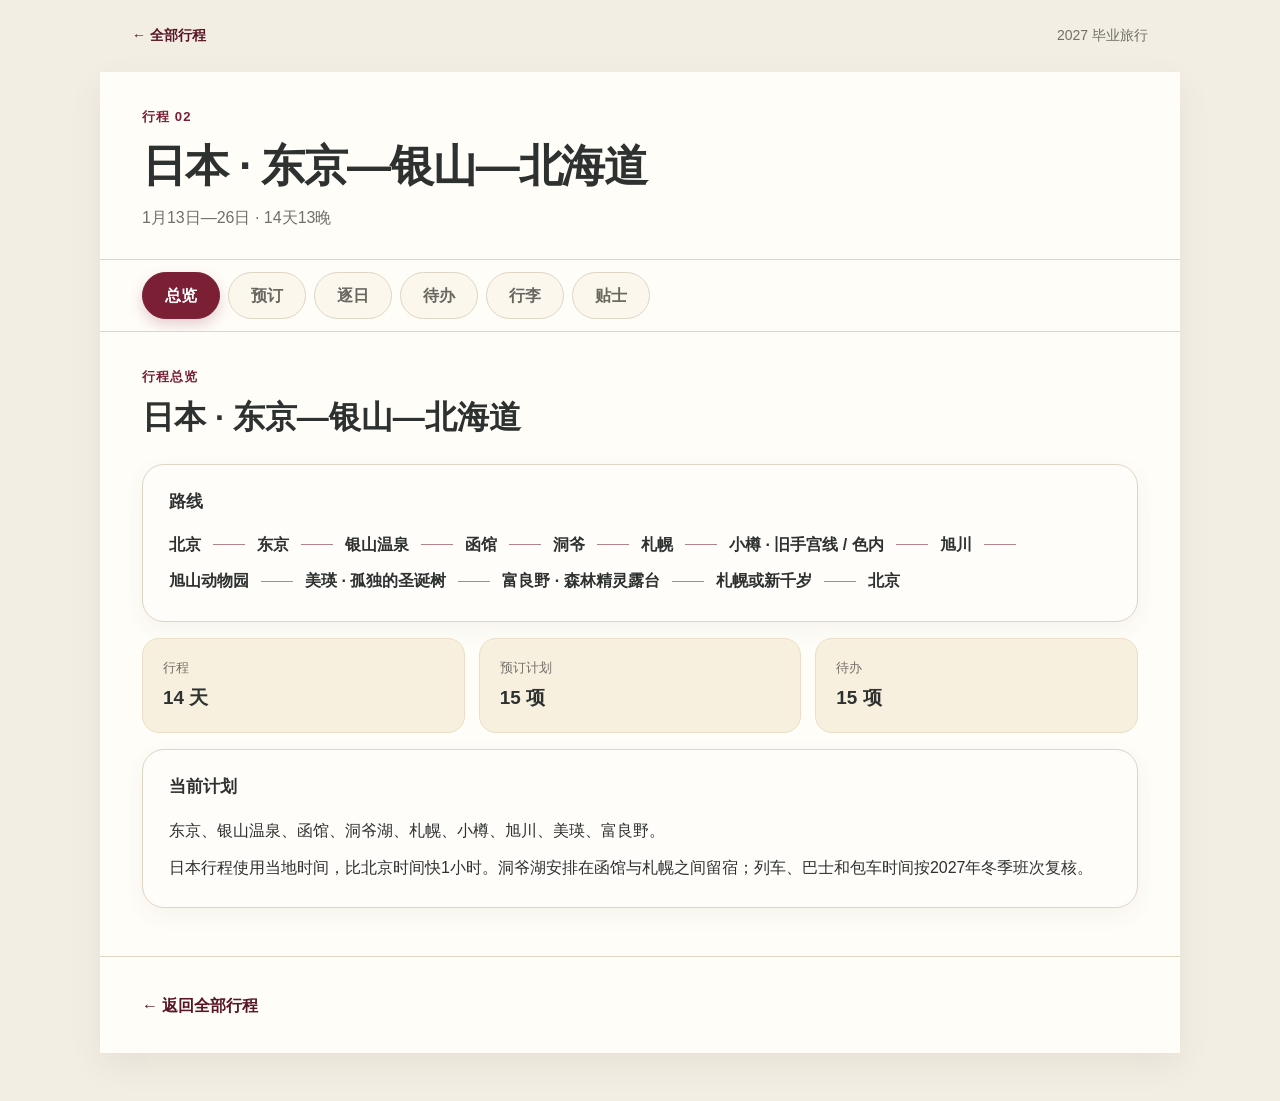
==== japan.html @ 69680d6b "Replan Japan route with Lake Toya overnight" ====
<!doctype html><html lang="zh-CN"><head><meta charset="utf-8"><meta name="viewport" content="width=device-width,initial-scale=1,viewport-fit=cover"><meta name="theme-color" content="#fffdf8"><meta name="description" content="日本 · 东京—银山—北海道的总览、预订、逐日行程、待办、行李与实用贴士。"><title>日本 · 东京—银山—北海道｜2027毕业旅行</title><link rel="icon" type="image/svg+xml" href="data:image/svg+xml,%3Csvg xmlns='http://www.w3.org/2000/svg' viewBox='0 0 64 64'%3E%3Crect width='64' height='64' rx='14' fill='%237a1f34'/%3E%3Cpath d='M10 46 26 20l9 15 7-10 12 21z' fill='%23fffdf8'/%3E%3C/svg%3E"><link rel="stylesheet" href="./journal-tools.css?v=20260922-japan-toya"></head><body class="route-page japan"><nav class="page-nav" aria-label="行程导航"><a href="./index.html#route">← 全部行程</a><span>2027 毕业旅行</span></nav><main class="route-main"><header class="page-heading"><p class="journey-number">行程 02</p><h1>日本 · 东京—银山—北海道</h1><p class="page-date">1月13日—26日 · 14天13晚</p></header><div class="journal-tabs-wrap"><div class="journal-tabs" role="tablist" aria-label="旅行手账工具"><button id="tab-overview" class="journal-tab is-active" type="button" role="tab" aria-selected="true" aria-controls="panel-overview" tabindex="0" data-tab="overview">总览</button><button id="tab-bookings" class="journal-tab " type="button" role="tab" aria-selected="false" aria-controls="panel-bookings" tabindex="-1" data-tab="bookings">预订</button><button id="tab-daily" class="journal-tab " type="button" role="tab" aria-selected="false" aria-controls="panel-daily" tabindex="-1" data-tab="daily">逐日</button><button id="tab-todos" class="journal-tab " type="button" role="tab" aria-selected="false" aria-controls="panel-todos" tabindex="-1" data-tab="todos">待办</button><button id="tab-packing" class="journal-tab " type="button" role="tab" aria-selected="false" aria-controls="panel-packing" tabindex="-1" data-tab="packing">行李</button><button id="tab-tips" class="journal-tab " type="button" role="tab" aria-selected="false" aria-controls="panel-tips" tabindex="-1" data-tab="tips">贴士</button></div></div><div class="journal-content" id="journal-app" data-trip-id="japan"><noscript><p class="empty-state">请启用 JavaScript 使用旅行手账工具。</p></noscript></div><footer class="page-footer"><a href="./index.html#route">← 返回全部行程</a></footer></main><script src="./data/travelData.js?v=20260922-japan-toya"></script><script src="./journal-tools.js?v=20260922-japan-toya"></script></body></html>
---- journal-tools.css ----
:root {
  --paper: #fffdf8;
  --cream: #f7f0df;
  --cream-2: #fbf7ed;
  --ink: #2d312f;
  --muted: #716f67;
  --line: #ded5c3;
  --accent: #7a1f34;
  --accent-deep: #581523;
  --green: #426b58;
  --shadow: 0 12px 30px rgba(82, 64, 38, .08);
}

* { box-sizing: border-box; }
html { scroll-behavior: smooth; -webkit-text-size-adjust: 100%; }
body {
  margin: 0;
  background: #f3eee4;
  color: var(--ink);
  font: 16px/1.7 -apple-system, BlinkMacSystemFont, "Segoe UI", "Microsoft YaHei", "PingFang SC", sans-serif;
  overflow-wrap: anywhere;
}
button, input { font: inherit; }
button { touch-action: manipulation; }
a { color: var(--accent-deep); text-underline-offset: 4px; }
a:focus-visible, button:focus-visible, input:focus-visible { outline: 3px solid rgba(122, 31, 52, .35); outline-offset: 3px; }
h1, h2, h3, h4, p { margin-top: 0; }
h1, h2, h3, h4 { line-height: 1.35; }

.page-nav {
  max-width: 1080px;
  margin: 0 auto;
  padding: 14px 32px;
  display: flex;
  align-items: center;
  justify-content: space-between;
  gap: 16px;
  color: var(--muted);
  font-size: .875rem;
}
.page-nav a { min-height: 44px; display: inline-flex; align-items: center; text-decoration: none; font-weight: 650; }
.route-main { max-width: 1080px; margin: 0 auto 48px; background: var(--paper); box-shadow: var(--shadow); }
.page-heading { padding: 34px 42px 28px; border-bottom: 1px solid var(--line); }
.journey-number, .eyebrow { margin: 0 0 8px; color: var(--accent); font-size: .82rem; font-weight: 750; letter-spacing: .08em; }
.page-heading h1 { margin-bottom: 8px; font-size: clamp(1.9rem, 4vw, 2.75rem); letter-spacing: -.025em; }
.page-date { margin: 0; color: var(--muted); }

.journal-tabs-wrap { position: sticky; top: 0; z-index: 20; background: rgba(255, 253, 248, .96); border-bottom: 1px solid var(--line); backdrop-filter: blur(12px); }
.journal-tabs { display: flex; gap: 8px; padding: 12px 42px; overflow-x: auto; scrollbar-width: none; -webkit-overflow-scrolling: touch; }
.journal-tabs::-webkit-scrollbar { display: none; }
.journal-tab { flex: 0 0 auto; min-width: 78px; min-height: 44px; padding: 9px 18px; border: 1px solid var(--line); border-radius: 999px; background: var(--cream-2); color: #68665f; cursor: pointer; font-weight: 650; }
.journal-tab.is-active { background: var(--accent); border-color: var(--accent); color: white; box-shadow: 0 6px 14px rgba(122, 31, 52, .2); }
.journal-content { padding: 34px 42px 48px; }
.tab-panel { display: none; animation: panel-in .22s ease-out; }
.tab-panel.is-active { display: block; }
@keyframes panel-in { from { opacity: 0; transform: translateY(4px); } to { opacity: 1; transform: none; } }
.section-heading { margin-bottom: 24px; }
.section-heading h2 { margin: 0 0 6px; font-size: clamp(1.45rem, 3vw, 2rem); }
.section-heading > p:last-child { margin-bottom: 0; color: var(--muted); }
.count-heading { display: flex; align-items: end; justify-content: space-between; gap: 20px; }
.count-heading > strong { color: var(--accent-deep); white-space: nowrap; font-size: .95rem; }

.paper-card, .booking-card, .day-accordion, .tip-card, .packing-group {
  background: #fffdfa;
  border: 1px solid var(--line);
  border-radius: 22px;
  box-shadow: 0 7px 22px rgba(82, 64, 38, .055);
}
.paper-card { padding: 26px; }
.paper-card h3 { margin-bottom: 18px; font-size: 1.05rem; }
.route-chain { list-style: none; margin: 0; padding: 0; display: flex; flex-wrap: wrap; align-items: center; gap: 9px 0; }
.route-chain li { display: flex; align-items: center; font-weight: 650; }
.route-chain li:not(:last-child)::after { content: ""; width: 32px; height: 1px; margin: 0 12px; background: var(--accent); opacity: .55; }
.summary-grid { display: grid; grid-template-columns: repeat(3, 1fr); gap: 14px; margin: 16px 0; }
.mini-card { min-width: 0; padding: 18px 20px; background: var(--cream); border-radius: 17px; border: 1px solid #eadfc9; }
.mini-card span { display: block; color: var(--muted); font-size: .83rem; }
.mini-card strong { display: block; margin-top: 3px; font-size: 1.18rem; }
.overview-note p { margin-bottom: 10px; }
.overview-note p:last-child { margin-bottom: 0; }
.soft-note, .card-note { color: var(--muted); }

.booking-group + .booking-group { margin-top: 34px; }
.group-title { display: flex; align-items: center; gap: 10px; margin: 0 0 13px; }
.group-title > span { font-size: 1.25rem; }
.group-title h3 { margin: 0; font-size: 1.08rem; }
.group-title small { margin-left: auto; color: var(--muted); font-size: .8rem; }
.booking-list { display: grid; grid-template-columns: repeat(2, minmax(0, 1fr)); gap: 16px; }
.booking-card { padding: 22px; min-width: 0; }
.booking-card > header { display: flex; justify-content: space-between; align-items: start; gap: 14px; padding-bottom: 16px; border-bottom: 1px dashed var(--line); }
.booking-card header p { margin: 5px 0 0; color: var(--muted); font-size: .875rem; }
.booking-code { display: block; font-size: 1.07rem; font-weight: 750; }
.status-badge { flex: 0 0 auto; padding: 5px 10px; border-radius: 999px; font-size: .75rem; font-weight: 750; }
.status-planned { background: #f7e4c7; color: #85501d; }
.status-confirmed { background: #dcebdd; color: #315943; }
.status-pending { background: #e9e7e1; color: #656159; }
.status-cancelled { background: #eee2df; color: #8e4940; }
.booking-route { display: grid; grid-template-columns: minmax(0, 1fr) 100px minmax(0, 1fr); align-items: center; gap: 12px; padding: 20px 0 16px; }
.booking-route strong, .booking-route span { display: block; }
.booking-route strong { font-size: 1.35rem; }
.booking-route div > span { color: var(--muted); font-size: .84rem; }
.route-duration { text-align: center; color: var(--accent); }
.route-duration > span { position: relative; font-size: 1.15rem; }
.route-duration > span::before, .route-duration > span::after { content: ""; position: absolute; top: 50%; width: 28px; border-top: 1px dashed var(--line); }
.route-duration > span::before { right: calc(50% + 15px); }
.route-duration > span::after { left: calc(50% + 15px); }
.route-duration small { display: block; color: var(--muted); font-size: .73rem; }
.align-right { text-align: right; }
.info-grid { display: grid; grid-template-columns: repeat(2, minmax(0, 1fr)); gap: 10px 18px; margin: 18px 0 0; }
.info-pair { min-width: 0; }
.info-pair dt { color: var(--muted); font-size: .78rem; }
.info-pair dd { margin: 2px 0 0; font-size: .9rem; font-weight: 600; }
.card-note { margin: 16px 0 0; padding-top: 14px; border-top: 1px dashed var(--line); font-size: .85rem; }
.inline-empty { padding: 16px 20px; border: 1px dashed var(--line); border-radius: 16px; color: var(--muted); background: var(--cream-2); }

.daily-list { display: grid; gap: 14px; }
.day-accordion { overflow: hidden; }
.day-accordion.is-open { border-color: #d7c6a7; }
.day-toggle { width: 100%; min-height: 96px; padding: 20px 22px; display: grid; grid-template-columns: 50px minmax(0, 1fr) 28px; gap: 16px; align-items: center; border: 0; background: transparent; text-align: left; color: inherit; cursor: pointer; }
.day-pill { width: 50px; height: 50px; border-radius: 15px; display: grid; place-items: center; background: var(--accent); color: #fff; font-weight: 800; box-shadow: 0 5px 12px rgba(122, 31, 52, .18); }
.day-summary { min-width: 0; }
.day-summary > * { display: block; }
.day-summary small { color: var(--muted); font-size: .79rem; }
.day-summary strong { margin: 3px 0; font-size: 1.06rem; }
.day-summary > span { color: var(--muted); font-size: .84rem; }
.chevron { color: var(--accent); font-size: 1.4rem; transition: transform .2s ease; }
.is-open .chevron { transform: rotate(180deg); }
.day-detail { padding: 0 24px 24px 88px; }
.day-timeline { list-style: none; padding: 0; margin: 0; }
.day-timeline li { position: relative; display: grid; grid-template-columns: 84px minmax(0, 1fr); gap: 14px; padding: 0 0 24px 22px; }
.day-timeline li::before { content: ""; position: absolute; left: 0; top: 9px; width: 8px; height: 8px; border-radius: 50%; background: var(--accent); z-index: 1; }
.day-timeline li:not(:last-child)::after { content: ""; position: absolute; left: 3px; top: 15px; bottom: -8px; width: 1px; background: #d6c4a5; }
.timeline-time { color: var(--accent-deep); font-size: .87rem; font-weight: 700; }
.day-timeline strong { font-size: 1rem; }
.day-timeline p { margin: 3px 0 0; color: var(--muted); font-size: .9rem; }
.day-timeline small { display: block; margin-top: 8px; color: var(--accent-deep); font-size: .78rem; }
.day-description { margin: 6px 0 18px; padding: 15px 18px; background: var(--cream-2); border-radius: 14px; }
.day-meta { margin: 18px 0; padding-top: 18px; border-top: 1px dashed var(--line); }
.detail-grid { display: grid; grid-template-columns: repeat(2, minmax(0, 1fr)); gap: 12px; }
.detail-block { padding: 15px 17px; background: var(--cream-2); border-radius: 14px; }
.detail-block h4 { margin-bottom: 7px; font-size: .9rem; }
.detail-block ul { margin: 0; padding-left: 18px; color: var(--muted); font-size: .85rem; }

.checklist { padding: 4px 24px; }
.check-row, .packing-row { position: relative; display: grid; grid-template-columns: 26px minmax(0, 1fr); gap: 14px; cursor: pointer; }
.check-row { padding: 20px 0; border-bottom: 1px dashed var(--line); }
.check-row:last-child { border-bottom: 0; }
.check-row input, .packing-row input { position: absolute; opacity: 0; pointer-events: none; }
.custom-check { width: 24px; height: 24px; margin-top: 1px; border: 2px solid #b9b2a5; border-radius: 50%; background: white; transition: .15s ease; }
input:checked + .custom-check { border-color: var(--accent); background: var(--accent); box-shadow: inset 0 0 0 5px #fff; }
.check-copy strong { font-size: 1rem; }
.check-copy p { margin: 4px 0 5px; color: var(--muted); font-size: .88rem; }
.check-copy small { color: var(--accent-deep); font-size: .78rem; }
.is-checked .check-copy, .packing-row.is-checked > span:nth-child(3) { opacity: .52; text-decoration: line-through; }

.packing-group { padding: 22px 24px; margin-bottom: 16px; }
.packing-items { display: grid; grid-template-columns: repeat(2, minmax(0, 1fr)); column-gap: 28px; }
.packing-row { grid-template-columns: 24px minmax(0, 1fr) auto; align-items: start; padding: 13px 0; border-top: 1px dashed var(--line); }
.packing-row strong { display: block; font-size: .92rem; }
.packing-row small { display: block; color: var(--muted); font-size: .77rem; }
.packing-row em { color: #8a6847; font-style: normal; font-size: .78rem; white-space: nowrap; }

.tips-grid { display: grid; grid-template-columns: repeat(2, minmax(0, 1fr)); gap: 16px; }
.tip-card { display: grid; grid-template-columns: 38px minmax(0, 1fr); gap: 12px; padding: 22px; }
.tip-card > span { font-size: 1.5rem; }
.tip-card h3 { margin-bottom: 7px; font-size: 1rem; }
.tip-card p { margin: 0; color: var(--muted); font-size: .9rem; }
.empty-state { padding: 32px; text-align: center; color: var(--muted); }
.empty-state strong { display: block; color: var(--ink); margin-bottom: 6px; }
.empty-copy { margin: 0; color: var(--muted); }
.page-footer { padding: 26px 42px; border-top: 1px solid var(--line); }
.page-footer a { min-height: 44px; display: inline-flex; align-items: center; text-decoration: none; font-weight: 650; }

@media (max-width: 760px) {
  body { background: var(--paper); }
  .page-nav { padding: 8px 18px; }
  .route-main { margin: 0; box-shadow: none; }
  .page-heading { padding: 25px 20px 22px; }
  .journal-tabs { padding: 10px 20px; }
  .journal-tab { min-width: 70px; padding: 8px 15px; }
  .journal-content { padding: 26px 20px 36px; }
  .summary-grid { grid-template-columns: repeat(3, minmax(0, 1fr)); gap: 8px; }
  .mini-card { padding: 14px 12px; }
  .mini-card strong { font-size: 1rem; }
  .booking-list, .tips-grid { grid-template-columns: 1fr; }
  .day-toggle { grid-template-columns: 44px minmax(0, 1fr) 22px; min-height: 90px; gap: 12px; padding: 18px 16px; }
  .day-pill { width: 44px; height: 44px; border-radius: 13px; }
  .day-detail { padding: 0 16px 20px; }
  .day-timeline li { grid-template-columns: 68px minmax(0, 1fr); gap: 10px; padding-left: 18px; }
  .detail-grid { grid-template-columns: 1fr; }
  .packing-items { grid-template-columns: 1fr; }
  .packing-group, .paper-card { padding: 20px; }
  .checklist { padding: 2px 20px; }
  .page-footer { padding: 22px 20px; }
}

@media (max-width: 430px) {
  .page-nav span { display: none; }
  .page-heading h1 { font-size: 1.75rem; }
  .summary-grid { grid-template-columns: 1fr; }
  .route-chain { align-items: stretch; flex-direction: column; }
  .route-chain li { display: grid; grid-template-columns: 14px minmax(0, 1fr); gap: 10px; }
  .route-chain li::before { content: ""; width: 8px; height: 8px; margin-top: 9px; border-radius: 50%; background: var(--accent); }
  .route-chain li:not(:last-child)::after { width: 1px; height: 22px; margin: 4px 0 -4px 3px; grid-column: 1; grid-row: 2; }
  .booking-card { padding: 18px; }
  .booking-route { grid-template-columns: minmax(0, 1fr) 70px minmax(0, 1fr); gap: 6px; }
  .booking-route strong { font-size: 1.12rem; }
  .info-grid { grid-template-columns: 1fr; }
  .count-heading { align-items: start; flex-direction: column; gap: 6px; }
  .day-summary small, .day-summary > span { font-size: .76rem; }
}

@media (prefers-reduced-motion: reduce) {
  html { scroll-behavior: auto; }
  .tab-panel { animation: none; }
  .chevron { transition: none; }
}
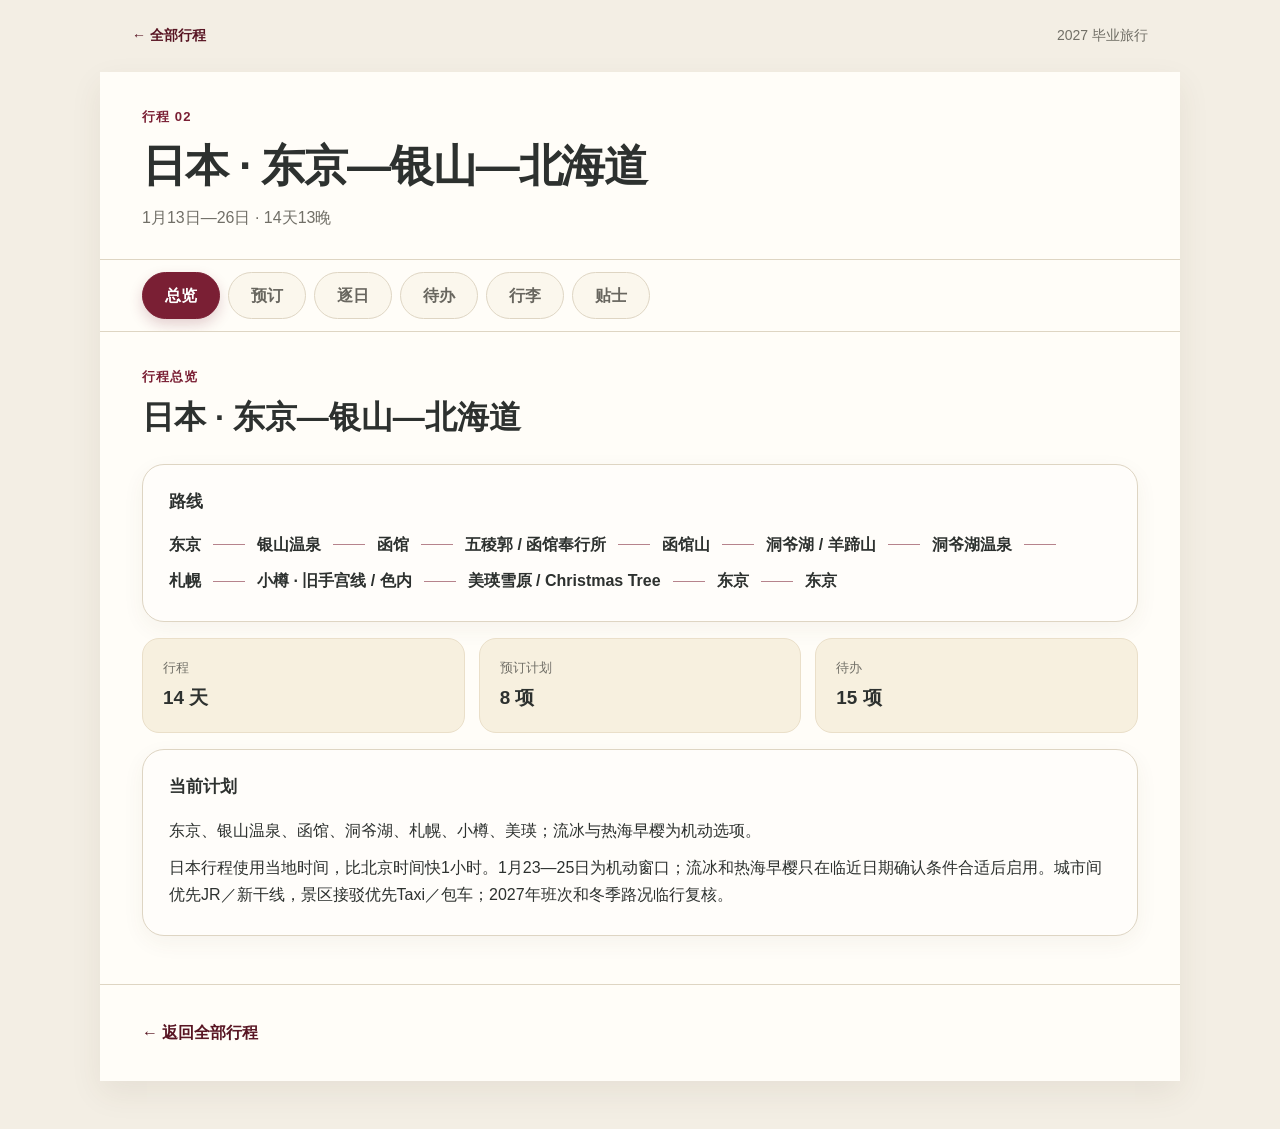
==== commit 2f84d2d6: "Apply flexible Japan ice and blossom itinerary" ====
--- a/japan.html
+++ b/japan.html
@@ -1 +1 @@
-<!doctype html><html lang="zh-CN"><head><meta charset="utf-8"><meta name="viewport" content="width=device-width,initial-scale=1,viewport-fit=cover"><meta name="theme-color" content="#fffdf8"><meta name="description" content="日本 · 东京—银山—北海道的总览、预订、逐日行程、待办、行李与实用贴士。"><title>日本 · 东京—银山—北海道｜2027毕业旅行</title><link rel="icon" type="image/svg+xml" href="data:image/svg+xml,%3Csvg xmlns='http://www.w3.org/2000/svg' viewBox='0 0 64 64'%3E%3Crect width='64' height='64' rx='14' fill='%237a1f34'/%3E%3Cpath d='M10 46 26 20l9 15 7-10 12 21z' fill='%23fffdf8'/%3E%3C/svg%3E"><link rel="stylesheet" href="./journal-tools.css?v=20260922-japan-toya"></head><body class="route-page japan"><nav class="page-nav" aria-label="行程导航"><a href="./index.html#route">← 全部行程</a><span>2027 毕业旅行</span></nav><main class="route-main"><header class="page-heading"><p class="journey-number">行程 02</p><h1>日本 · 东京—银山—北海道</h1><p class="page-date">1月13日—26日 · 14天13晚</p></header><div class="journal-tabs-wrap"><div class="journal-tabs" role="tablist" aria-label="旅行手账工具"><button id="tab-overview" class="journal-tab is-active" type="button" role="tab" aria-selected="true" aria-controls="panel-overview" tabindex="0" data-tab="overview">总览</button><button id="tab-bookings" class="journal-tab " type="button" role="tab" aria-selected="false" aria-controls="panel-bookings" tabindex="-1" data-tab="bookings">预订</button><button id="tab-daily" class="journal-tab " type="button" role="tab" aria-selected="false" aria-controls="panel-daily" tabindex="-1" data-tab="daily">逐日</button><button id="tab-todos" class="journal-tab " type="button" role="tab" aria-selected="false" aria-controls="panel-todos" tabindex="-1" data-tab="todos">待办</button><button id="tab-packing" class="journal-tab " type="button" role="tab" aria-selected="false" aria-controls="panel-packing" tabindex="-1" data-tab="packing">行李</button><button id="tab-tips" class="journal-tab " type="button" role="tab" aria-selected="false" aria-controls="panel-tips" tabindex="-1" data-tab="tips">贴士</button></div></div><div class="journal-content" id="journal-app" data-trip-id="japan"><noscript><p class="empty-state">请启用 JavaScript 使用旅行手账工具。</p></noscript></div><footer class="page-footer"><a href="./index.html#route">← 返回全部行程</a></footer></main><script src="./data/travelData.js?v=20260922-japan-toya"></script><script src="./journal-tools.js?v=20260922-japan-toya"></script></body></html>+<!doctype html><html lang="zh-CN"><head><meta charset="utf-8"><meta name="viewport" content="width=device-width,initial-scale=1,viewport-fit=cover"><meta name="theme-color" content="#fffdf8"><meta name="description" content="日本 · 东京—银山—北海道的总览、预订、逐日行程、待办、行李与实用贴士。"><title>日本 · 东京—银山—北海道｜2027毕业旅行</title><link rel="icon" type="image/svg+xml" href="data:image/svg+xml,%3Csvg xmlns='http://www.w3.org/2000/svg' viewBox='0 0 64 64'%3E%3Crect width='64' height='64' rx='14' fill='%237a1f34'/%3E%3Cpath d='M10 46 26 20l9 15 7-10 12 21z' fill='%23fffdf8'/%3E%3C/svg%3E"><link rel="stylesheet" href="./journal-tools.css?v=20260923-japan-flex"></head><body class="route-page japan"><nav class="page-nav" aria-label="行程导航"><a href="./index.html#route">← 全部行程</a><span>2027 毕业旅行</span></nav><main class="route-main"><header class="page-heading"><p class="journey-number">行程 02</p><h1>日本 · 东京—银山—北海道</h1><p class="page-date">1月13日—26日 · 14天13晚</p></header><div class="journal-tabs-wrap"><div class="journal-tabs" role="tablist" aria-label="旅行手账工具"><button id="tab-overview" class="journal-tab is-active" type="button" role="tab" aria-selected="true" aria-controls="panel-overview" tabindex="0" data-tab="overview">总览</button><button id="tab-bookings" class="journal-tab " type="button" role="tab" aria-selected="false" aria-controls="panel-bookings" tabindex="-1" data-tab="bookings">预订</button><button id="tab-daily" class="journal-tab " type="button" role="tab" aria-selected="false" aria-controls="panel-daily" tabindex="-1" data-tab="daily">逐日</button><button id="tab-todos" class="journal-tab " type="button" role="tab" aria-selected="false" aria-controls="panel-todos" tabindex="-1" data-tab="todos">待办</button><button id="tab-packing" class="journal-tab " type="button" role="tab" aria-selected="false" aria-controls="panel-packing" tabindex="-1" data-tab="packing">行李</button><button id="tab-tips" class="journal-tab " type="button" role="tab" aria-selected="false" aria-controls="panel-tips" tabindex="-1" data-tab="tips">贴士</button></div></div><div class="journal-content" id="journal-app" data-trip-id="japan"><noscript><p class="empty-state">请启用 JavaScript 使用旅行手账工具。</p></noscript></div><footer class="page-footer"><a href="./index.html#route">← 返回全部行程</a></footer></main><script src="./data/travelData.js?v=20260923-japan-flex"></script><script src="./journal-tools.js?v=20260923-japan-flex"></script></body></html>
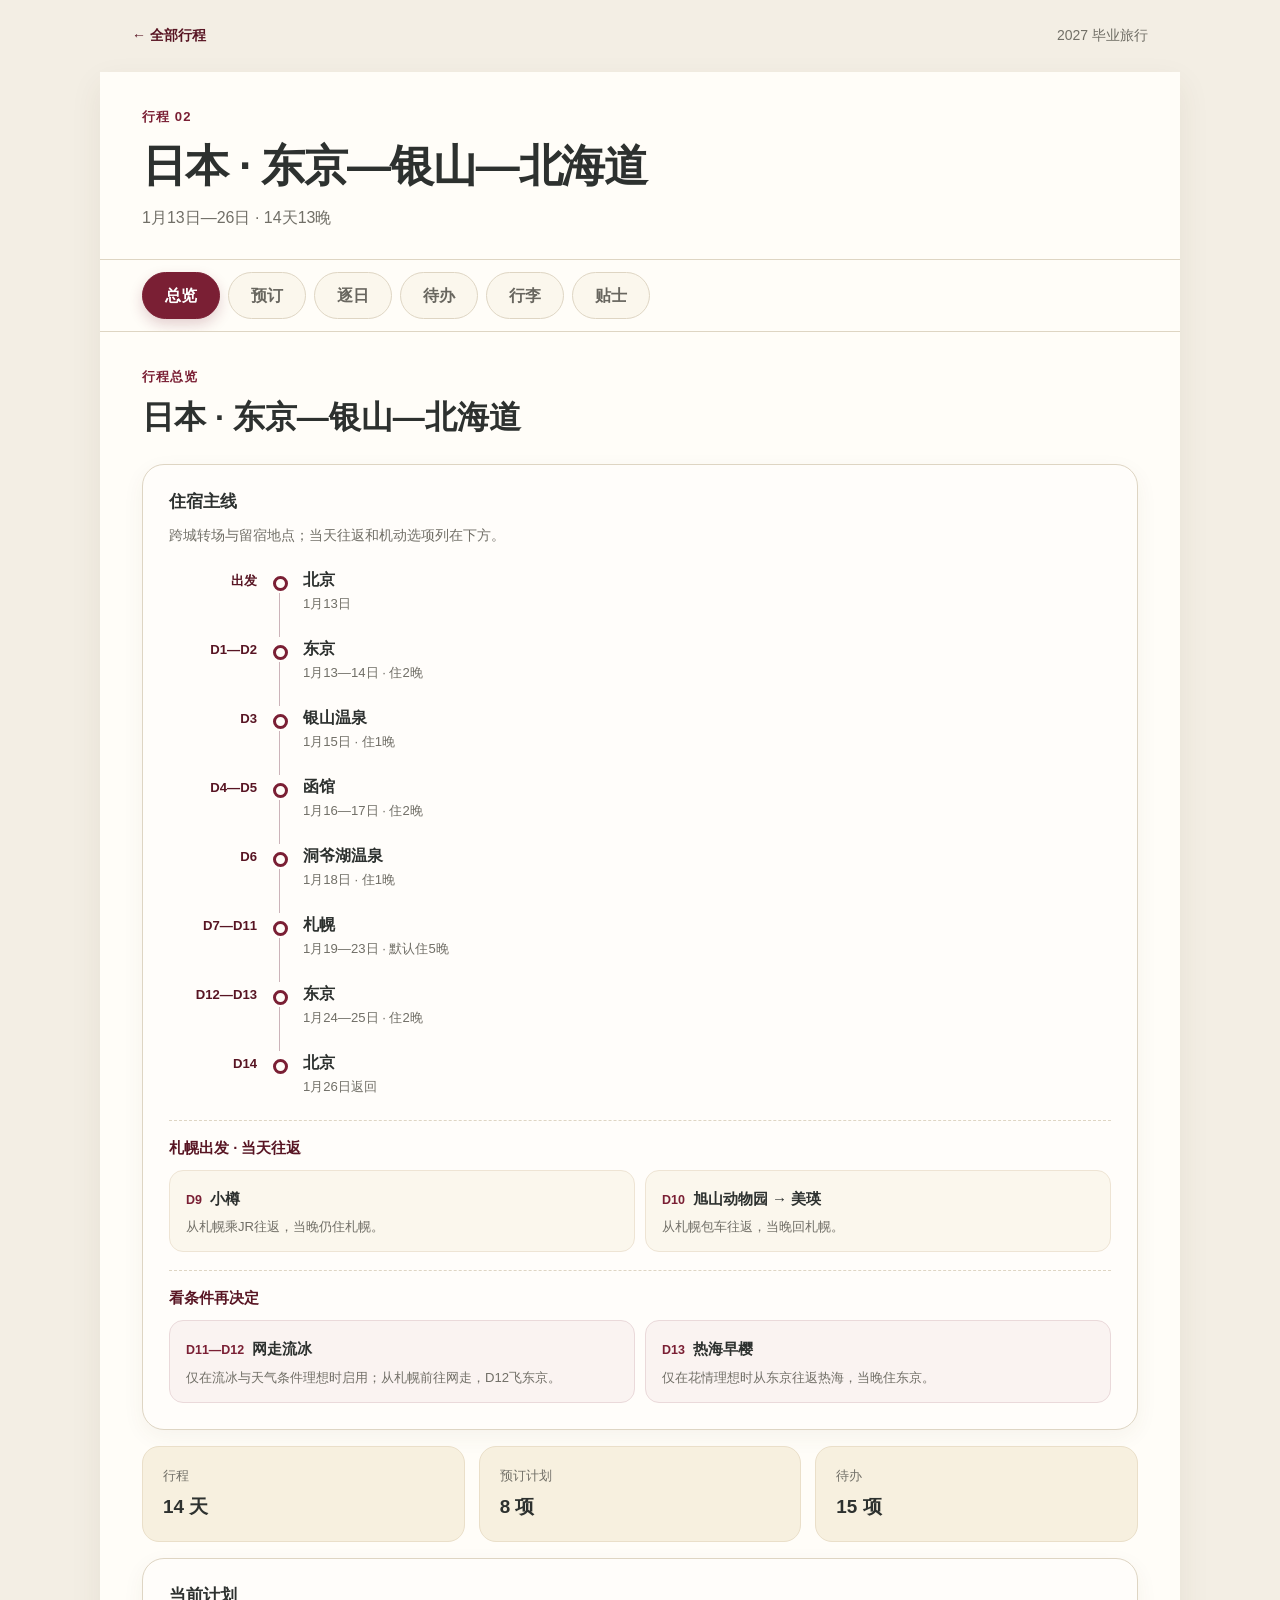
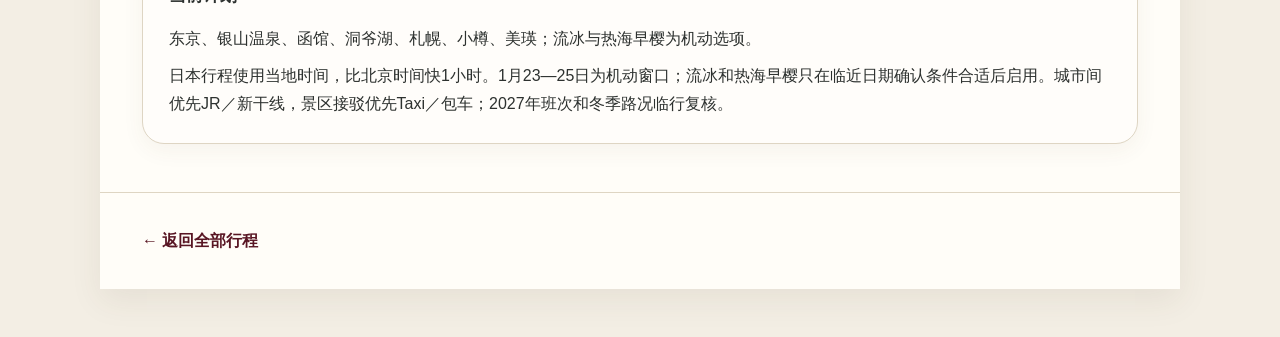
==== commit e9687982: "Clarify Japan overview route" ====
--- a/japan.html
+++ b/japan.html
@@ -1 +1 @@
-<!doctype html><html lang="zh-CN"><head><meta charset="utf-8"><meta name="viewport" content="width=device-width,initial-scale=1,viewport-fit=cover"><meta name="theme-color" content="#fffdf8"><meta name="description" content="日本 · 东京—银山—北海道的总览、预订、逐日行程、待办、行李与实用贴士。"><title>日本 · 东京—银山—北海道｜2027毕业旅行</title><link rel="icon" type="image/svg+xml" href="data:image/svg+xml,%3Csvg xmlns='http://www.w3.org/2000/svg' viewBox='0 0 64 64'%3E%3Crect width='64' height='64' rx='14' fill='%237a1f34'/%3E%3Cpath d='M10 46 26 20l9 15 7-10 12 21z' fill='%23fffdf8'/%3E%3C/svg%3E"><link rel="stylesheet" href="./journal-tools.css?v=20260923-japan-flex"></head><body class="route-page japan"><nav class="page-nav" aria-label="行程导航"><a href="./index.html#route">← 全部行程</a><span>2027 毕业旅行</span></nav><main class="route-main"><header class="page-heading"><p class="journey-number">行程 02</p><h1>日本 · 东京—银山—北海道</h1><p class="page-date">1月13日—26日 · 14天13晚</p></header><div class="journal-tabs-wrap"><div class="journal-tabs" role="tablist" aria-label="旅行手账工具"><button id="tab-overview" class="journal-tab is-active" type="button" role="tab" aria-selected="true" aria-controls="panel-overview" tabindex="0" data-tab="overview">总览</button><button id="tab-bookings" class="journal-tab " type="button" role="tab" aria-selected="false" aria-controls="panel-bookings" tabindex="-1" data-tab="bookings">预订</button><button id="tab-daily" class="journal-tab " type="button" role="tab" aria-selected="false" aria-controls="panel-daily" tabindex="-1" data-tab="daily">逐日</button><button id="tab-todos" class="journal-tab " type="button" role="tab" aria-selected="false" aria-controls="panel-todos" tabindex="-1" data-tab="todos">待办</button><button id="tab-packing" class="journal-tab " type="button" role="tab" aria-selected="false" aria-controls="panel-packing" tabindex="-1" data-tab="packing">行李</button><button id="tab-tips" class="journal-tab " type="button" role="tab" aria-selected="false" aria-controls="panel-tips" tabindex="-1" data-tab="tips">贴士</button></div></div><div class="journal-content" id="journal-app" data-trip-id="japan"><noscript><p class="empty-state">请启用 JavaScript 使用旅行手账工具。</p></noscript></div><footer class="page-footer"><a href="./index.html#route">← 返回全部行程</a></footer></main><script src="./data/travelData.js?v=20260923-japan-flex"></script><script src="./journal-tools.js?v=20260923-japan-flex"></script></body></html>
+<!doctype html><html lang="zh-CN"><head><meta charset="utf-8"><meta name="viewport" content="width=device-width,initial-scale=1,viewport-fit=cover"><meta name="theme-color" content="#fffdf8"><meta name="description" content="日本 · 东京—银山—北海道的总览、预订、逐日行程、待办、行李与实用贴士。"><title>日本 · 东京—银山—北海道｜2027毕业旅行</title><link rel="icon" type="image/svg+xml" href="data:image/svg+xml,%3Csvg xmlns='http://www.w3.org/2000/svg' viewBox='0 0 64 64'%3E%3Crect width='64' height='64' rx='14' fill='%237a1f34'/%3E%3Cpath d='M10 46 26 20l9 15 7-10 12 21z' fill='%23fffdf8'/%3E%3C/svg%3E"><link rel="stylesheet" href="./journal-tools.css?v=20260924-japan-overview"></head><body class="route-page japan"><nav class="page-nav" aria-label="行程导航"><a href="./index.html#route">← 全部行程</a><span>2027 毕业旅行</span></nav><main class="route-main"><header class="page-heading"><p class="journey-number">行程 02</p><h1>日本 · 东京—银山—北海道</h1><p class="page-date">1月13日—26日 · 14天13晚</p></header><div class="journal-tabs-wrap"><div class="journal-tabs" role="tablist" aria-label="旅行手账工具"><button id="tab-overview" class="journal-tab is-active" type="button" role="tab" aria-selected="true" aria-controls="panel-overview" tabindex="0" data-tab="overview">总览</button><button id="tab-bookings" class="journal-tab " type="button" role="tab" aria-selected="false" aria-controls="panel-bookings" tabindex="-1" data-tab="bookings">预订</button><button id="tab-daily" class="journal-tab " type="button" role="tab" aria-selected="false" aria-controls="panel-daily" tabindex="-1" data-tab="daily">逐日</button><button id="tab-todos" class="journal-tab " type="button" role="tab" aria-selected="false" aria-controls="panel-todos" tabindex="-1" data-tab="todos">待办</button><button id="tab-packing" class="journal-tab " type="button" role="tab" aria-selected="false" aria-controls="panel-packing" tabindex="-1" data-tab="packing">行李</button><button id="tab-tips" class="journal-tab " type="button" role="tab" aria-selected="false" aria-controls="panel-tips" tabindex="-1" data-tab="tips">贴士</button></div></div><div class="journal-content" id="journal-app" data-trip-id="japan"><noscript><p class="empty-state">请启用 JavaScript 使用旅行手账工具。</p></noscript></div><footer class="page-footer"><a href="./index.html#route">← 返回全部行程</a></footer></main><script src="./data/travelData.js?v=20260924-japan-overview"></script><script src="./journal-tools.js?v=20260924-japan-overview"></script></body></html>
--- a/journal-tools.css
+++ b/journal-tools.css
@@ -71,6 +71,25 @@
 .route-chain { list-style: none; margin: 0; padding: 0; display: flex; flex-wrap: wrap; align-items: center; gap: 9px 0; }
 .route-chain li { display: flex; align-items: center; font-weight: 650; }
 .route-chain li:not(:last-child)::after { content: ""; width: 32px; height: 1px; margin: 0 12px; background: var(--accent); opacity: .55; }
+.route-caption { margin: -8px 0 20px; color: var(--muted); font-size: .9rem; }
+.route-mainline { max-width: 680px; list-style: none; margin: 0; padding: 0; }
+.route-mainline li { display: grid; grid-template-columns: 88px 22px minmax(0, 1fr); column-gap: 12px; position: relative; min-height: 69px; }
+.route-mainline li::before { content: ""; width: 9px; height: 9px; border: 3px solid var(--accent); border-radius: 50%; background: var(--paper); grid-column: 2; grid-row: 1; margin: 8px auto 0; z-index: 1; box-sizing: content-box; }
+.route-mainline li:not(:last-child)::after { content: ""; position: absolute; top: 25px; bottom: 0; left: 110px; border-left: 1px solid #ccb3b9; }
+.route-day { grid-column: 1; grid-row: 1; padding-top: 2px; color: var(--accent-deep); font-size: .82rem; font-weight: 750; text-align: right; white-space: nowrap; }
+.route-place { grid-column: 3; grid-row: 1; min-width: 0; padding-bottom: 17px; }
+.route-place strong, .route-place small { display: block; }
+.route-place strong { font-size: 1.02rem; line-height: 1.4; }
+.route-place small { margin-top: 2px; color: var(--muted); font-size: .82rem; }
+.route-aside { padding-top: 17px; border-top: 1px dashed var(--line); }
+.route-aside + .route-aside { margin-top: 18px; }
+.route-aside h4 { margin: 0 0 12px; color: var(--accent-deep); font-size: .93rem; }
+.route-aside-grid { display: grid; grid-template-columns: repeat(2, minmax(0, 1fr)); gap: 10px; }
+.route-aside-item { min-width: 0; padding: 14px 16px; border: 1px solid #eee4d4; border-radius: 14px; background: var(--cream-2); }
+.route-aside-item span { display: inline-block; margin-right: 8px; color: var(--accent); font-size: .78rem; font-weight: 750; }
+.route-aside-item strong { font-size: .94rem; }
+.route-aside-item p { margin: 5px 0 0; color: var(--muted); font-size: .82rem; line-height: 1.55; }
+.route-options .route-aside-item { background: #faf3f1; border-color: #ead9da; }
 .summary-grid { display: grid; grid-template-columns: repeat(3, 1fr); gap: 14px; margin: 16px 0; }
 .mini-card { min-width: 0; padding: 18px 20px; background: var(--cream); border-radius: 17px; border: 1px solid #eadfc9; }
 .mini-card span { display: block; color: var(--muted); font-size: .83rem; }
@@ -189,6 +208,7 @@
   .detail-grid { grid-template-columns: 1fr; }
   .packing-items { grid-template-columns: 1fr; }
   .packing-group, .paper-card { padding: 20px; }
+  .route-aside-grid { grid-template-columns: 1fr; }
   .checklist { padding: 2px 20px; }
   .page-footer { padding: 22px 20px; }
 }
@@ -201,6 +221,9 @@
   .route-chain li { display: grid; grid-template-columns: 14px minmax(0, 1fr); gap: 10px; }
   .route-chain li::before { content: ""; width: 8px; height: 8px; margin-top: 9px; border-radius: 50%; background: var(--accent); }
   .route-chain li:not(:last-child)::after { width: 1px; height: 22px; margin: 4px 0 -4px 3px; grid-column: 1; grid-row: 2; }
+  .route-mainline li { grid-template-columns: 60px 18px minmax(0, 1fr); column-gap: 8px; min-height: 66px; }
+  .route-mainline li:not(:last-child)::after { left: 77px; }
+  .route-day { font-size: .76rem; }
   .booking-card { padding: 18px; }
   .booking-route { grid-template-columns: minmax(0, 1fr) 70px minmax(0, 1fr); gap: 6px; }
   .booking-route strong { font-size: 1.12rem; }
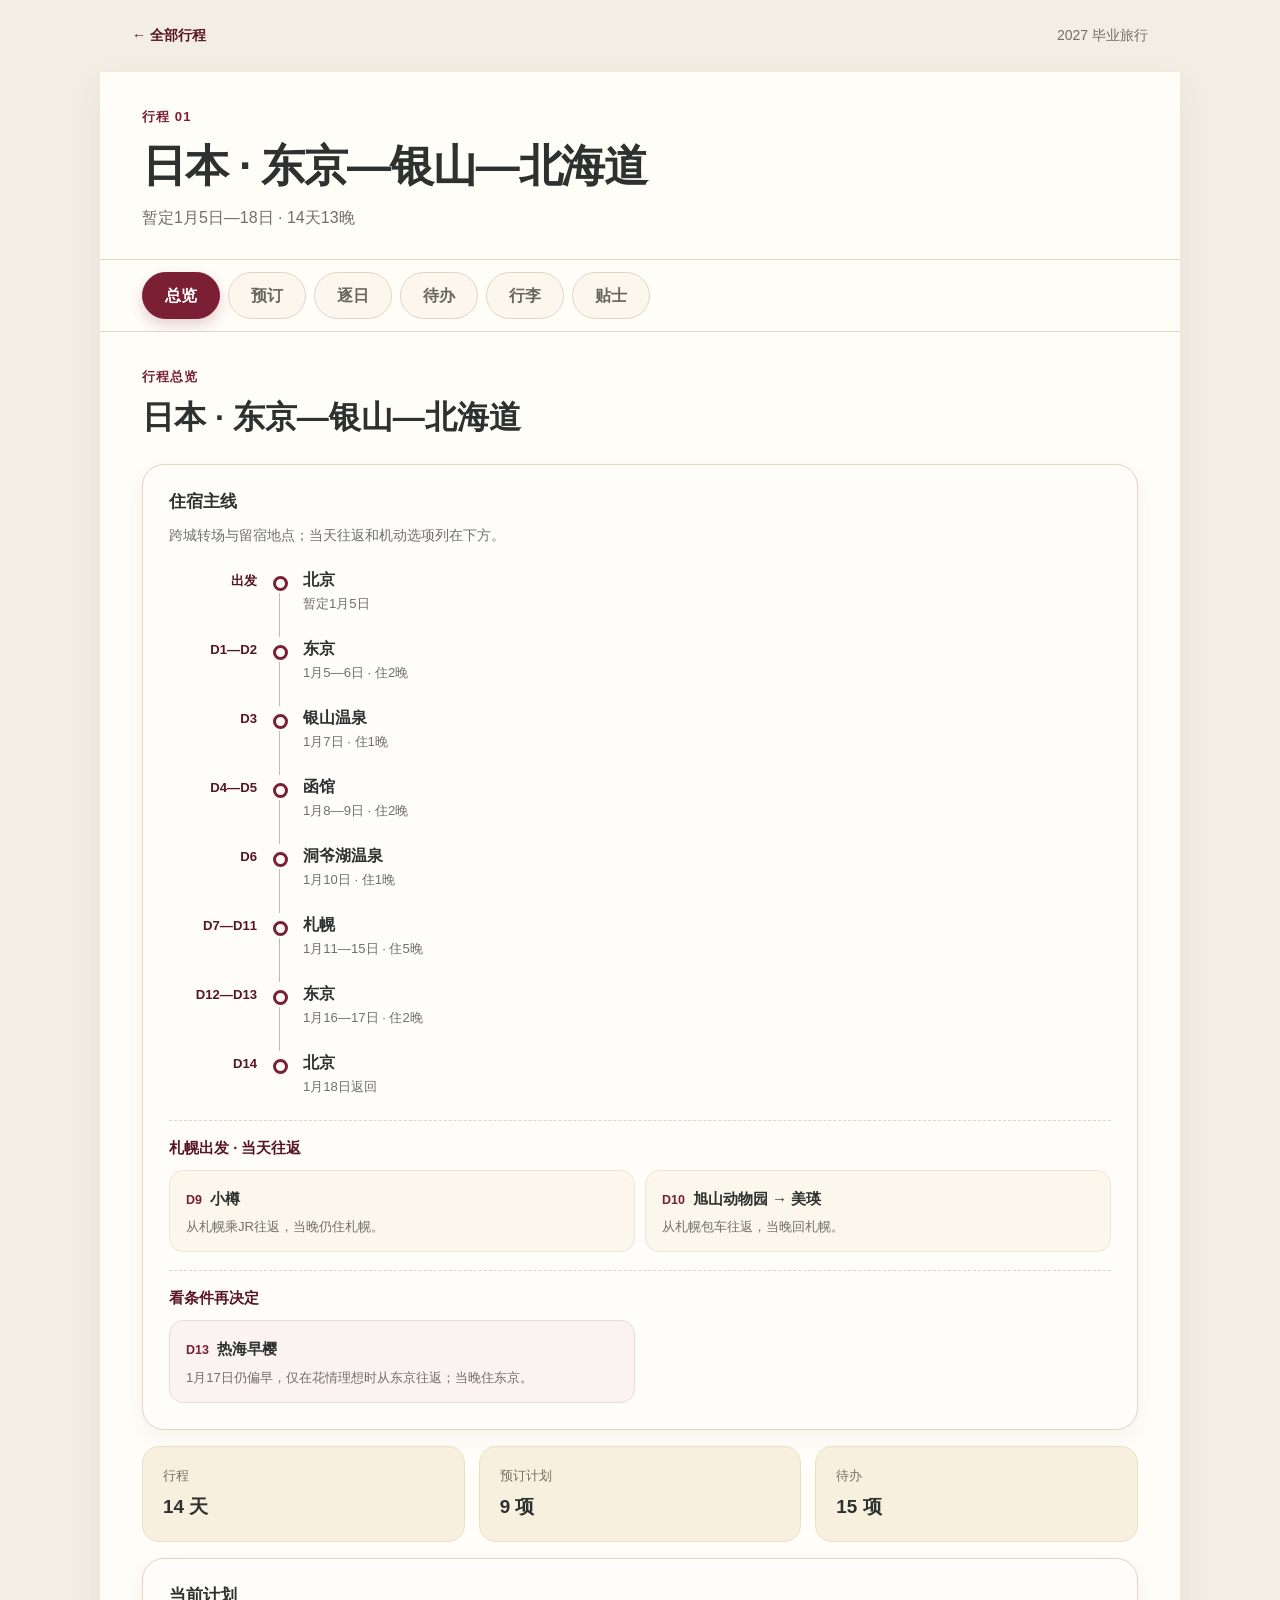
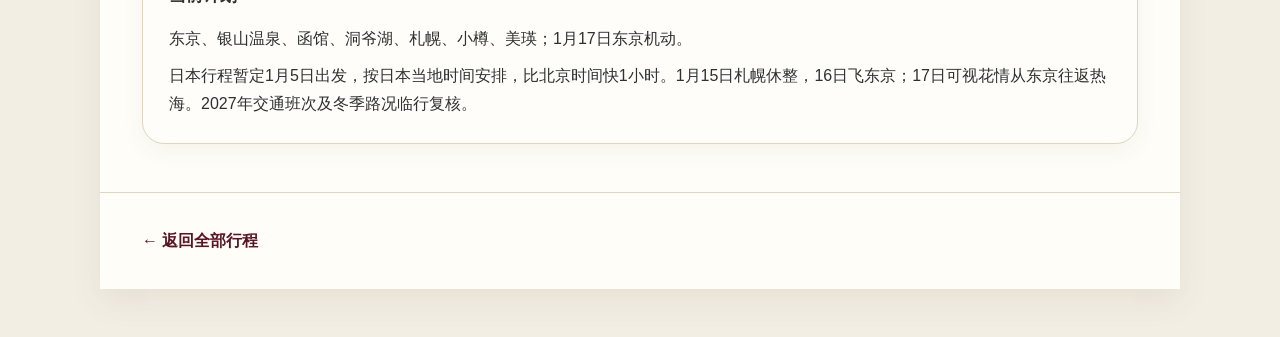
==== commit 2fbe9112: "Move Japan to Jan 5 and leave Xinjiang dates open" ====
--- a/japan.html
+++ b/japan.html
@@ -1 +1 @@
-<!doctype html><html lang="zh-CN"><head><meta charset="utf-8"><meta name="viewport" content="width=device-width,initial-scale=1,viewport-fit=cover"><meta name="theme-color" content="#fffdf8"><meta name="description" content="日本 · 东京—银山—北海道的总览、预订、逐日行程、待办、行李与实用贴士。"><title>日本 · 东京—银山—北海道｜2027毕业旅行</title><link rel="icon" type="image/svg+xml" href="data:image/svg+xml,%3Csvg xmlns='http://www.w3.org/2000/svg' viewBox='0 0 64 64'%3E%3Crect width='64' height='64' rx='14' fill='%237a1f34'/%3E%3Cpath d='M10 46 26 20l9 15 7-10 12 21z' fill='%23fffdf8'/%3E%3C/svg%3E"><link rel="stylesheet" href="./journal-tools.css?v=20260924-japan-overview"></head><body class="route-page japan"><nav class="page-nav" aria-label="行程导航"><a href="./index.html#route">← 全部行程</a><span>2027 毕业旅行</span></nav><main class="route-main"><header class="page-heading"><p class="journey-number">行程 02</p><h1>日本 · 东京—银山—北海道</h1><p class="page-date">1月13日—26日 · 14天13晚</p></header><div class="journal-tabs-wrap"><div class="journal-tabs" role="tablist" aria-label="旅行手账工具"><button id="tab-overview" class="journal-tab is-active" type="button" role="tab" aria-selected="true" aria-controls="panel-overview" tabindex="0" data-tab="overview">总览</button><button id="tab-bookings" class="journal-tab " type="button" role="tab" aria-selected="false" aria-controls="panel-bookings" tabindex="-1" data-tab="bookings">预订</button><button id="tab-daily" class="journal-tab " type="button" role="tab" aria-selected="false" aria-controls="panel-daily" tabindex="-1" data-tab="daily">逐日</button><button id="tab-todos" class="journal-tab " type="button" role="tab" aria-selected="false" aria-controls="panel-todos" tabindex="-1" data-tab="todos">待办</button><button id="tab-packing" class="journal-tab " type="button" role="tab" aria-selected="false" aria-controls="panel-packing" tabindex="-1" data-tab="packing">行李</button><button id="tab-tips" class="journal-tab " type="button" role="tab" aria-selected="false" aria-controls="panel-tips" tabindex="-1" data-tab="tips">贴士</button></div></div><div class="journal-content" id="journal-app" data-trip-id="japan"><noscript><p class="empty-state">请启用 JavaScript 使用旅行手账工具。</p></noscript></div><footer class="page-footer"><a href="./index.html#route">← 返回全部行程</a></footer></main><script src="./data/travelData.js?v=20260924-japan-overview"></script><script src="./journal-tools.js?v=20260924-japan-overview"></script></body></html>+<!doctype html><html lang="zh-CN"><head><meta charset="utf-8"><meta name="viewport" content="width=device-width,initial-scale=1,viewport-fit=cover"><meta name="theme-color" content="#fffdf8"><meta name="description" content="日本 · 东京—银山—北海道的总览、预订、逐日行程、待办、行李与实用贴士。"><title>日本 · 东京—银山—北海道｜2027毕业旅行</title><link rel="icon" type="image/svg+xml" href="data:image/svg+xml,%3Csvg xmlns='http://www.w3.org/2000/svg' viewBox='0 0 64 64'%3E%3Crect width='64' height='64' rx='14' fill='%237a1f34'/%3E%3Cpath d='M10 46 26 20l9 15 7-10 12 21z' fill='%23fffdf8'/%3E%3C/svg%3E"><link rel="stylesheet" href="./journal-tools.css?v=20260924-japan-first"></head><body class="route-page japan"><nav class="page-nav" aria-label="行程导航"><a href="./index.html#route">← 全部行程</a><span>2027 毕业旅行</span></nav><main class="route-main"><header class="page-heading"><p class="journey-number">行程 01</p><h1>日本 · 东京—银山—北海道</h1><p class="page-date">暂定1月5日—18日 · 14天13晚</p></header><div class="journal-tabs-wrap"><div class="journal-tabs" role="tablist" aria-label="旅行手账工具"><button id="tab-overview" class="journal-tab is-active" type="button" role="tab" aria-selected="true" aria-controls="panel-overview" tabindex="0" data-tab="overview">总览</button><button id="tab-bookings" class="journal-tab " type="button" role="tab" aria-selected="false" aria-controls="panel-bookings" tabindex="-1" data-tab="bookings">预订</button><button id="tab-daily" class="journal-tab " type="button" role="tab" aria-selected="false" aria-controls="panel-daily" tabindex="-1" data-tab="daily">逐日</button><button id="tab-todos" class="journal-tab " type="button" role="tab" aria-selected="false" aria-controls="panel-todos" tabindex="-1" data-tab="todos">待办</button><button id="tab-packing" class="journal-tab " type="button" role="tab" aria-selected="false" aria-controls="panel-packing" tabindex="-1" data-tab="packing">行李</button><button id="tab-tips" class="journal-tab " type="button" role="tab" aria-selected="false" aria-controls="panel-tips" tabindex="-1" data-tab="tips">贴士</button></div></div><div class="journal-content" id="journal-app" data-trip-id="japan"><noscript><p class="empty-state">请启用 JavaScript 使用旅行手账工具。</p></noscript></div><footer class="page-footer"><a href="./index.html#route">← 返回全部行程</a></footer></main><script src="./data/travelData.js?v=20260924-japan-first"></script><script src="./journal-tools.js?v=20260924-japan-first"></script></body></html>
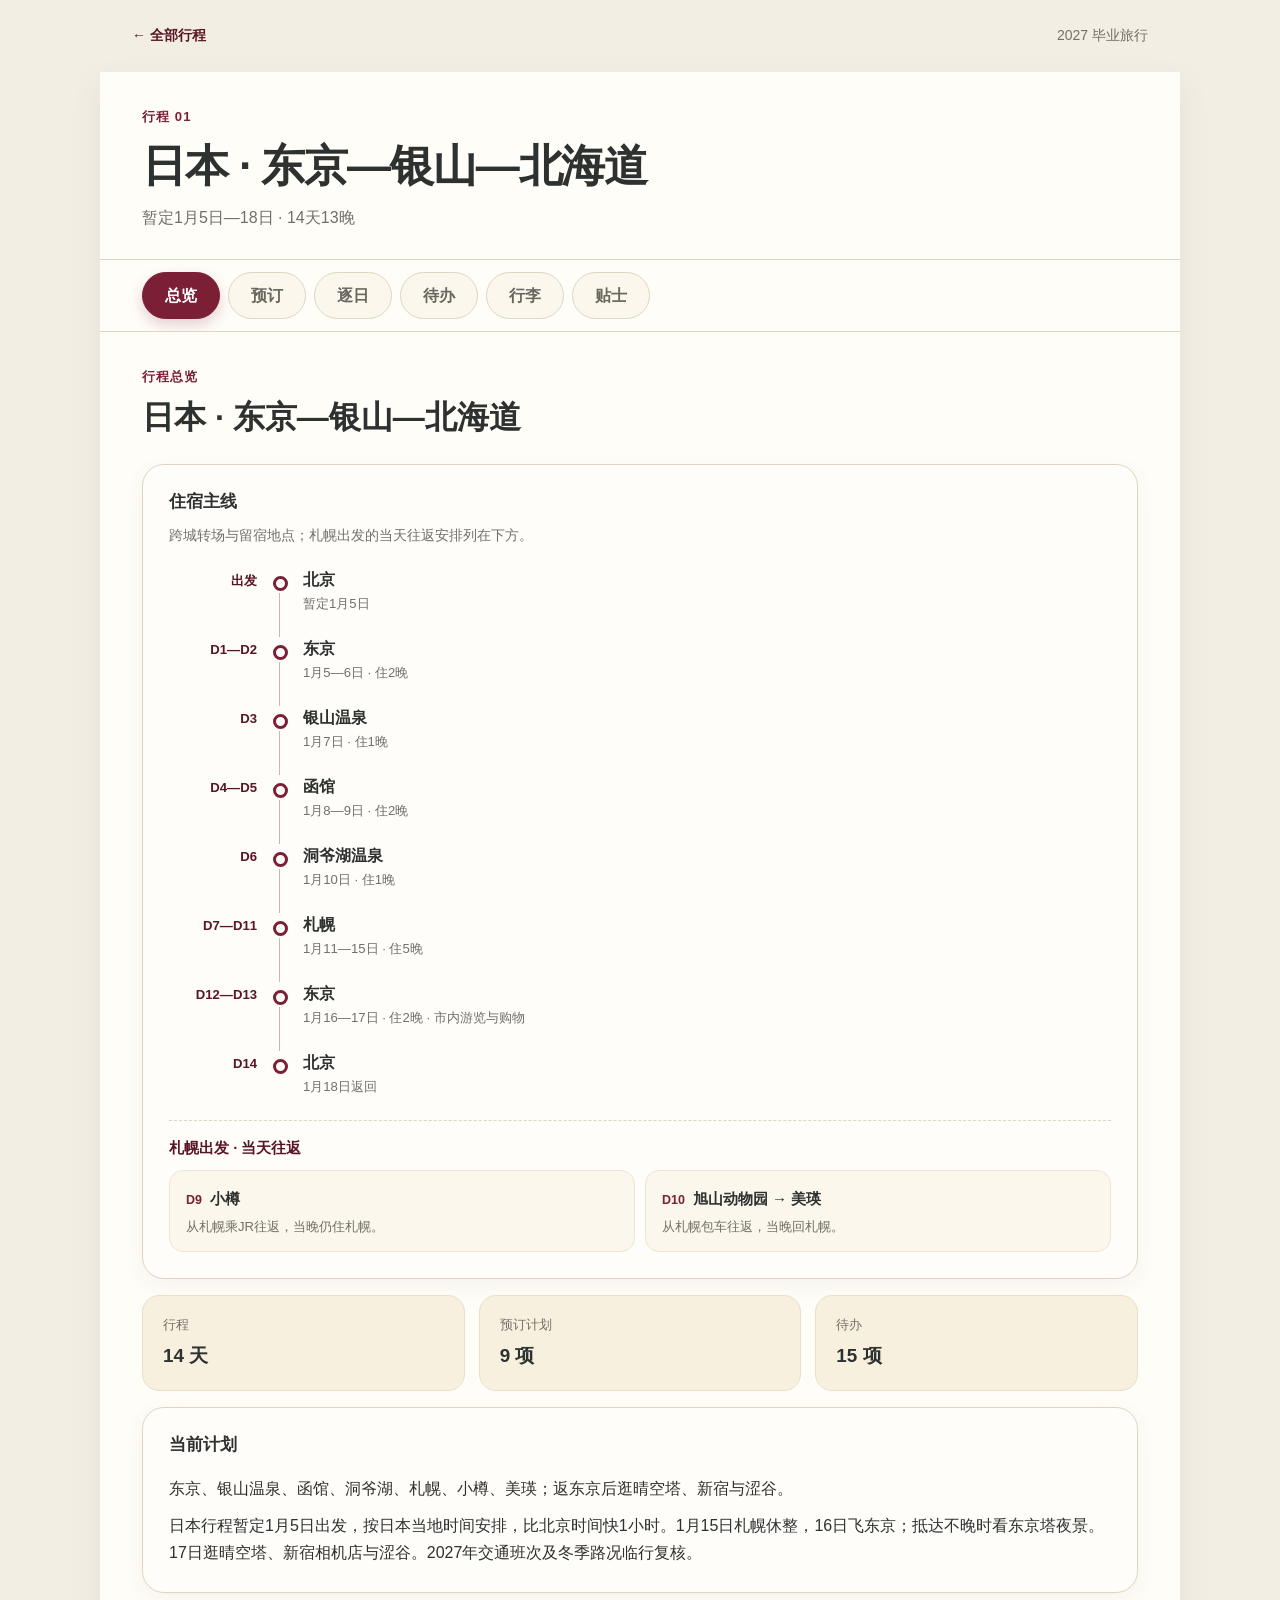
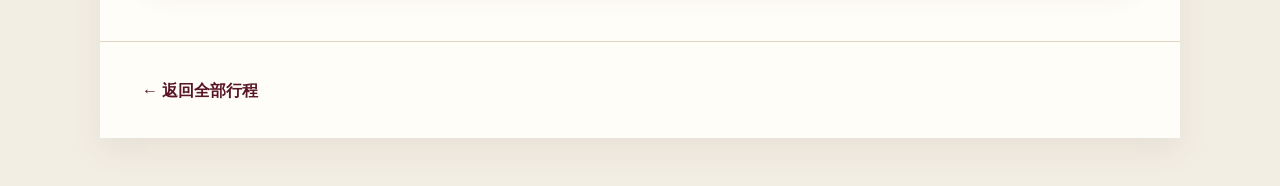
==== commit 1d40423c: "Plan Tokyo shopping after Hokkaido return" ====
--- a/japan.html
+++ b/japan.html
@@ -1 +1 @@
-<!doctype html><html lang="zh-CN"><head><meta charset="utf-8"><meta name="viewport" content="width=device-width,initial-scale=1,viewport-fit=cover"><meta name="theme-color" content="#fffdf8"><meta name="description" content="日本 · 东京—银山—北海道的总览、预订、逐日行程、待办、行李与实用贴士。"><title>日本 · 东京—银山—北海道｜2027毕业旅行</title><link rel="icon" type="image/svg+xml" href="data:image/svg+xml,%3Csvg xmlns='http://www.w3.org/2000/svg' viewBox='0 0 64 64'%3E%3Crect width='64' height='64' rx='14' fill='%237a1f34'/%3E%3Cpath d='M10 46 26 20l9 15 7-10 12 21z' fill='%23fffdf8'/%3E%3C/svg%3E"><link rel="stylesheet" href="./journal-tools.css?v=20260924-japan-first"></head><body class="route-page japan"><nav class="page-nav" aria-label="行程导航"><a href="./index.html#route">← 全部行程</a><span>2027 毕业旅行</span></nav><main class="route-main"><header class="page-heading"><p class="journey-number">行程 01</p><h1>日本 · 东京—银山—北海道</h1><p class="page-date">暂定1月5日—18日 · 14天13晚</p></header><div class="journal-tabs-wrap"><div class="journal-tabs" role="tablist" aria-label="旅行手账工具"><button id="tab-overview" class="journal-tab is-active" type="button" role="tab" aria-selected="true" aria-controls="panel-overview" tabindex="0" data-tab="overview">总览</button><button id="tab-bookings" class="journal-tab " type="button" role="tab" aria-selected="false" aria-controls="panel-bookings" tabindex="-1" data-tab="bookings">预订</button><button id="tab-daily" class="journal-tab " type="button" role="tab" aria-selected="false" aria-controls="panel-daily" tabindex="-1" data-tab="daily">逐日</button><button id="tab-todos" class="journal-tab " type="button" role="tab" aria-selected="false" aria-controls="panel-todos" tabindex="-1" data-tab="todos">待办</button><button id="tab-packing" class="journal-tab " type="button" role="tab" aria-selected="false" aria-controls="panel-packing" tabindex="-1" data-tab="packing">行李</button><button id="tab-tips" class="journal-tab " type="button" role="tab" aria-selected="false" aria-controls="panel-tips" tabindex="-1" data-tab="tips">贴士</button></div></div><div class="journal-content" id="journal-app" data-trip-id="japan"><noscript><p class="empty-state">请启用 JavaScript 使用旅行手账工具。</p></noscript></div><footer class="page-footer"><a href="./index.html#route">← 返回全部行程</a></footer></main><script src="./data/travelData.js?v=20260924-japan-first"></script><script src="./journal-tools.js?v=20260924-japan-first"></script></body></html>+<!doctype html><html lang="zh-CN"><head><meta charset="utf-8"><meta name="viewport" content="width=device-width,initial-scale=1,viewport-fit=cover"><meta name="theme-color" content="#fffdf8"><meta name="description" content="日本 · 东京—银山—北海道的总览、预订、逐日行程、待办、行李与实用贴士。"><title>日本 · 东京—银山—北海道｜2027毕业旅行</title><link rel="icon" type="image/svg+xml" href="data:image/svg+xml,%3Csvg xmlns='http://www.w3.org/2000/svg' viewBox='0 0 64 64'%3E%3Crect width='64' height='64' rx='14' fill='%237a1f34'/%3E%3Cpath d='M10 46 26 20l9 15 7-10 12 21z' fill='%23fffdf8'/%3E%3C/svg%3E"><link rel="stylesheet" href="./journal-tools.css?v=20260924-japan-first"></head><body class="route-page japan"><nav class="page-nav" aria-label="行程导航"><a href="./index.html#route">← 全部行程</a><span>2027 毕业旅行</span></nav><main class="route-main"><header class="page-heading"><p class="journey-number">行程 01</p><h1>日本 · 东京—银山—北海道</h1><p class="page-date">暂定1月5日—18日 · 14天13晚</p></header><div class="journal-tabs-wrap"><div class="journal-tabs" role="tablist" aria-label="旅行手账工具"><button id="tab-overview" class="journal-tab is-active" type="button" role="tab" aria-selected="true" aria-controls="panel-overview" tabindex="0" data-tab="overview">总览</button><button id="tab-bookings" class="journal-tab " type="button" role="tab" aria-selected="false" aria-controls="panel-bookings" tabindex="-1" data-tab="bookings">预订</button><button id="tab-daily" class="journal-tab " type="button" role="tab" aria-selected="false" aria-controls="panel-daily" tabindex="-1" data-tab="daily">逐日</button><button id="tab-todos" class="journal-tab " type="button" role="tab" aria-selected="false" aria-controls="panel-todos" tabindex="-1" data-tab="todos">待办</button><button id="tab-packing" class="journal-tab " type="button" role="tab" aria-selected="false" aria-controls="panel-packing" tabindex="-1" data-tab="packing">行李</button><button id="tab-tips" class="journal-tab " type="button" role="tab" aria-selected="false" aria-controls="panel-tips" tabindex="-1" data-tab="tips">贴士</button></div></div><div class="journal-content" id="journal-app" data-trip-id="japan"><noscript><p class="empty-state">请启用 JavaScript 使用旅行手账工具。</p></noscript></div><footer class="page-footer"><a href="./index.html#route">← 返回全部行程</a></footer></main><script src="./data/travelData.js?v=20260924-tokyo-shopping"></script><script src="./journal-tools.js?v=20260924-tokyo-shopping"></script></body></html>
